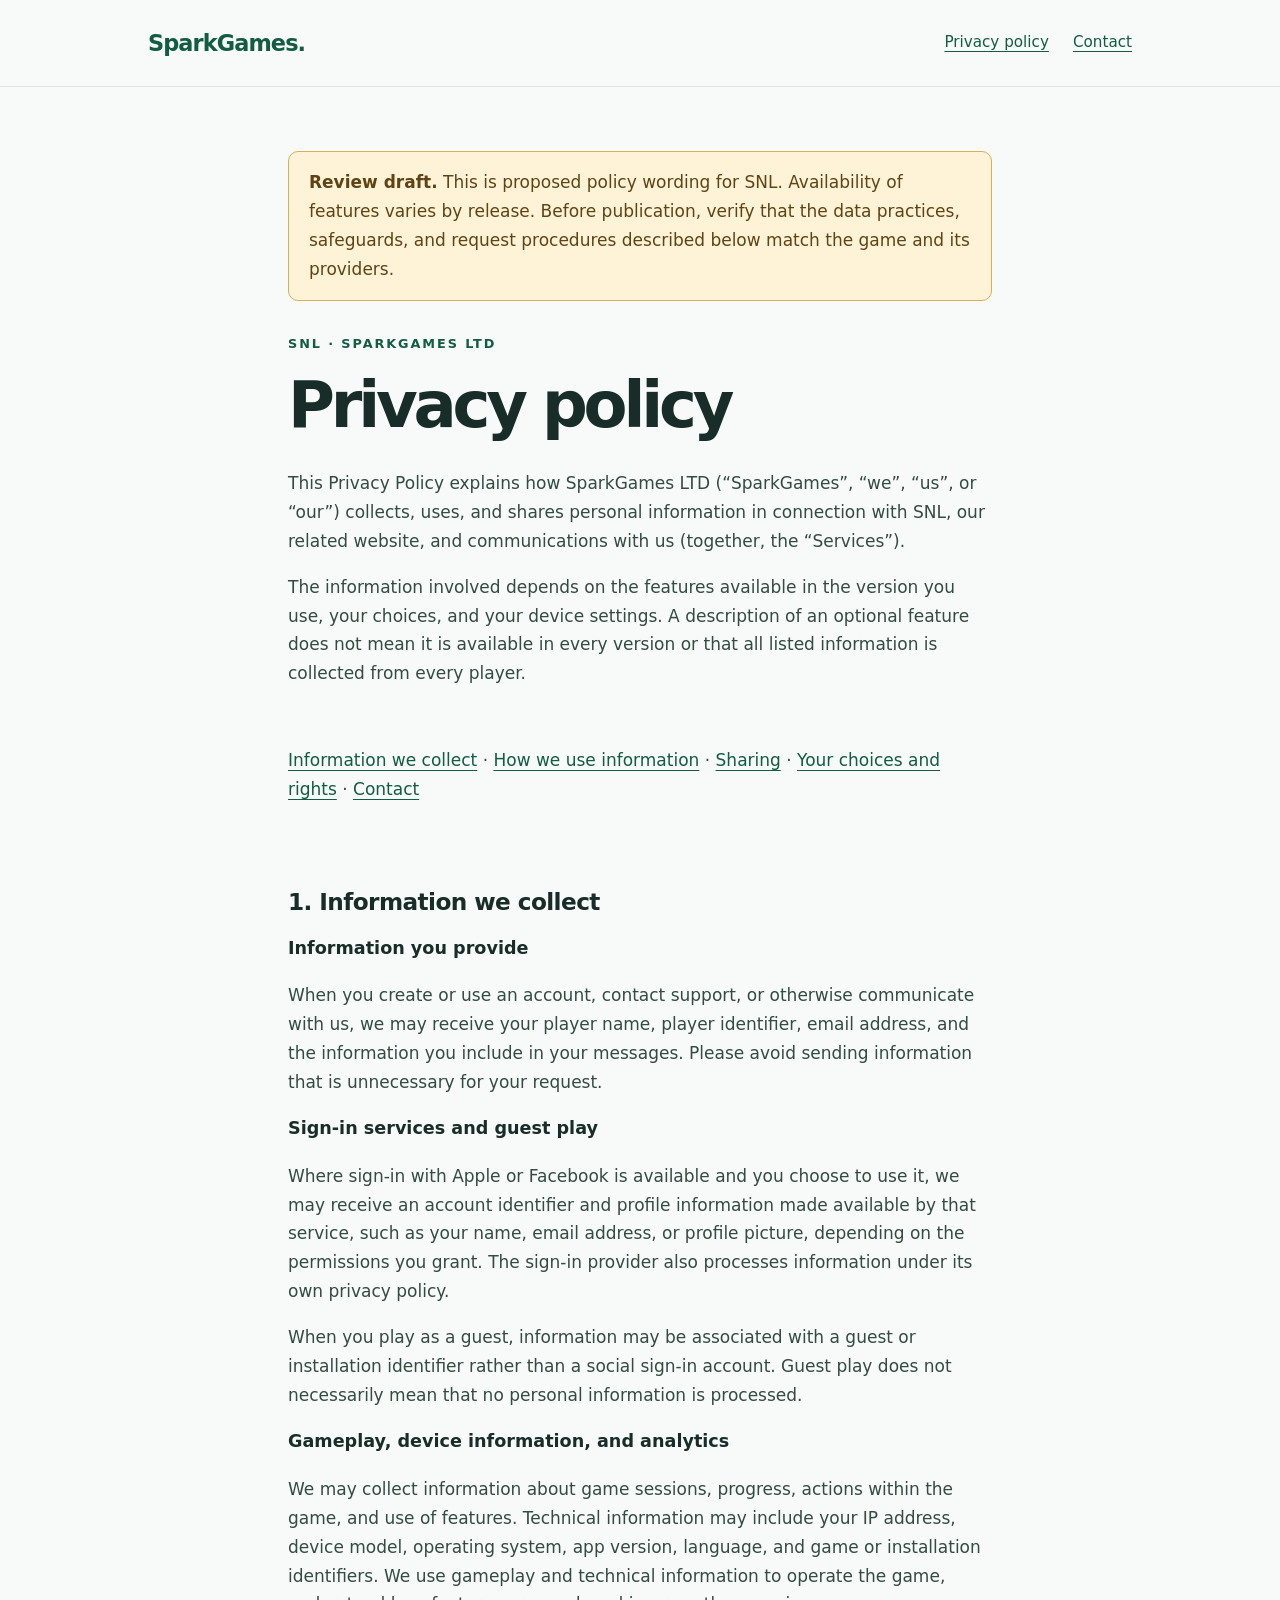
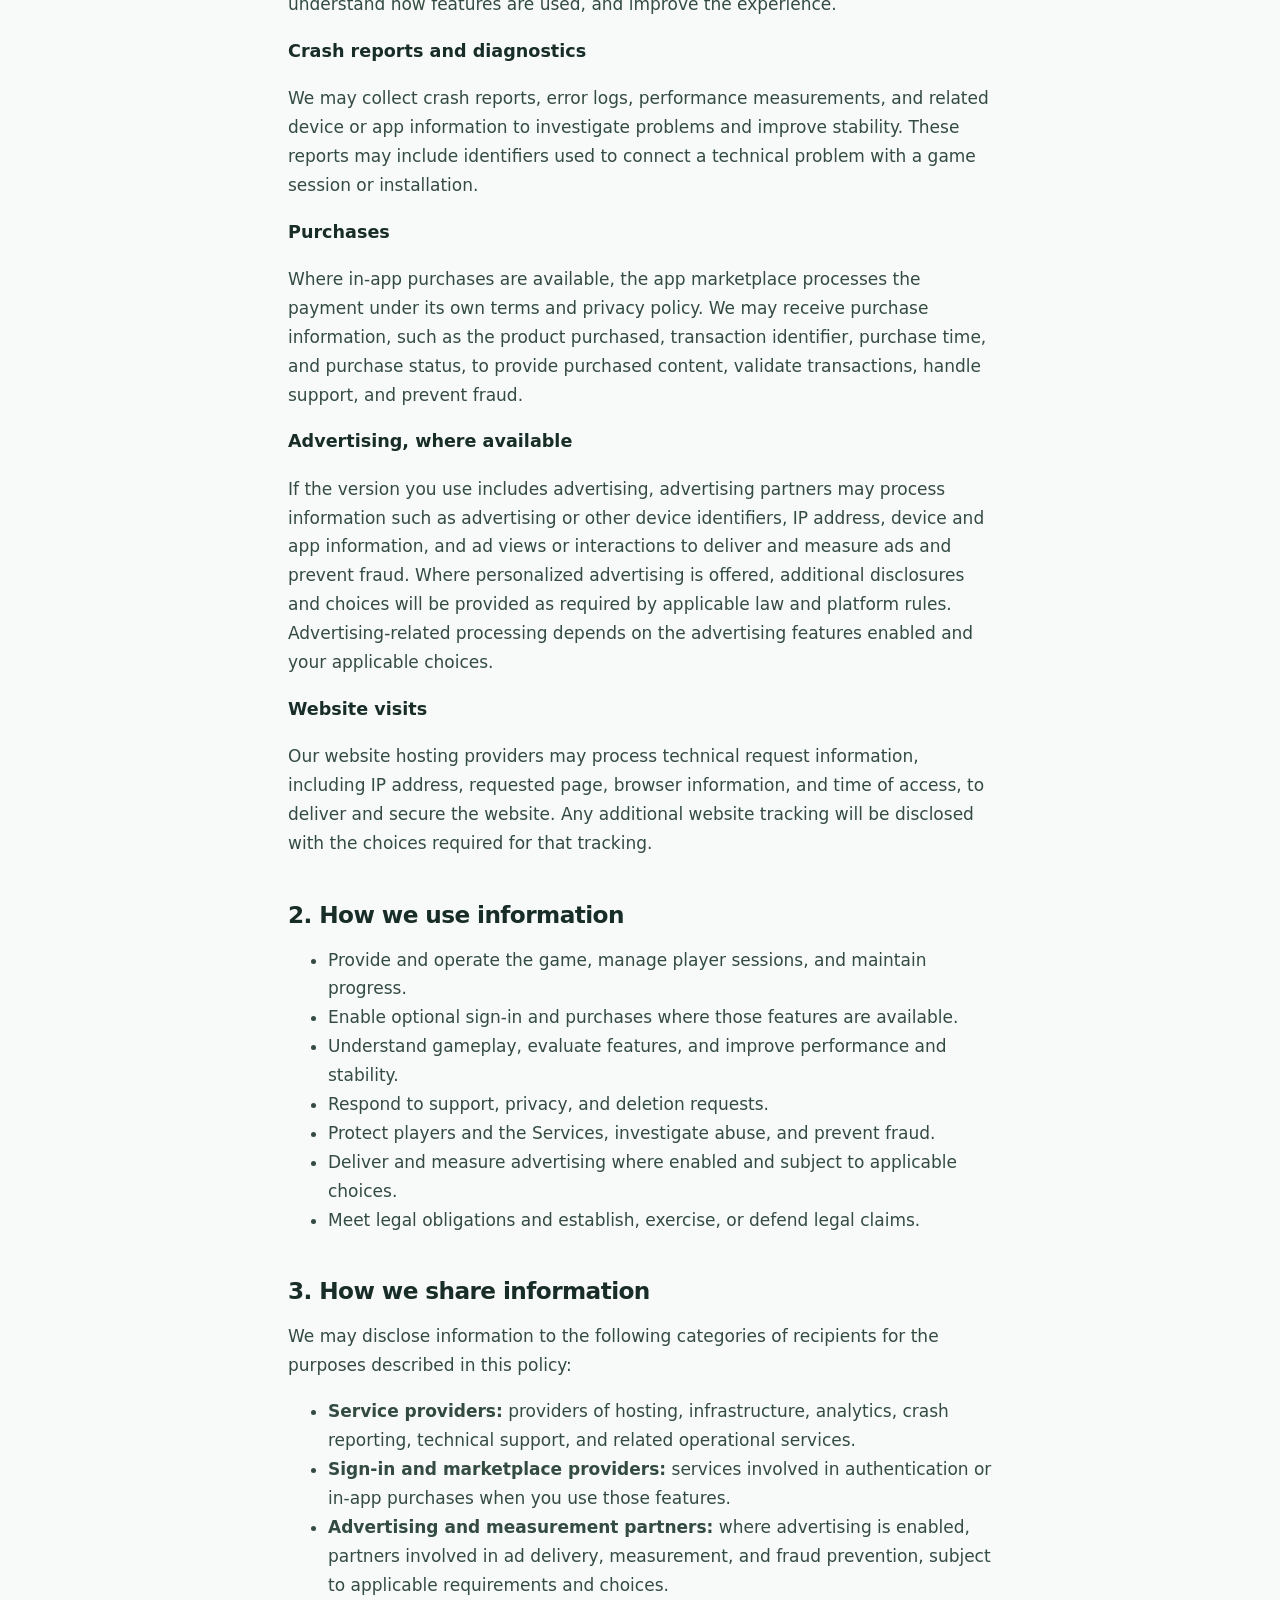
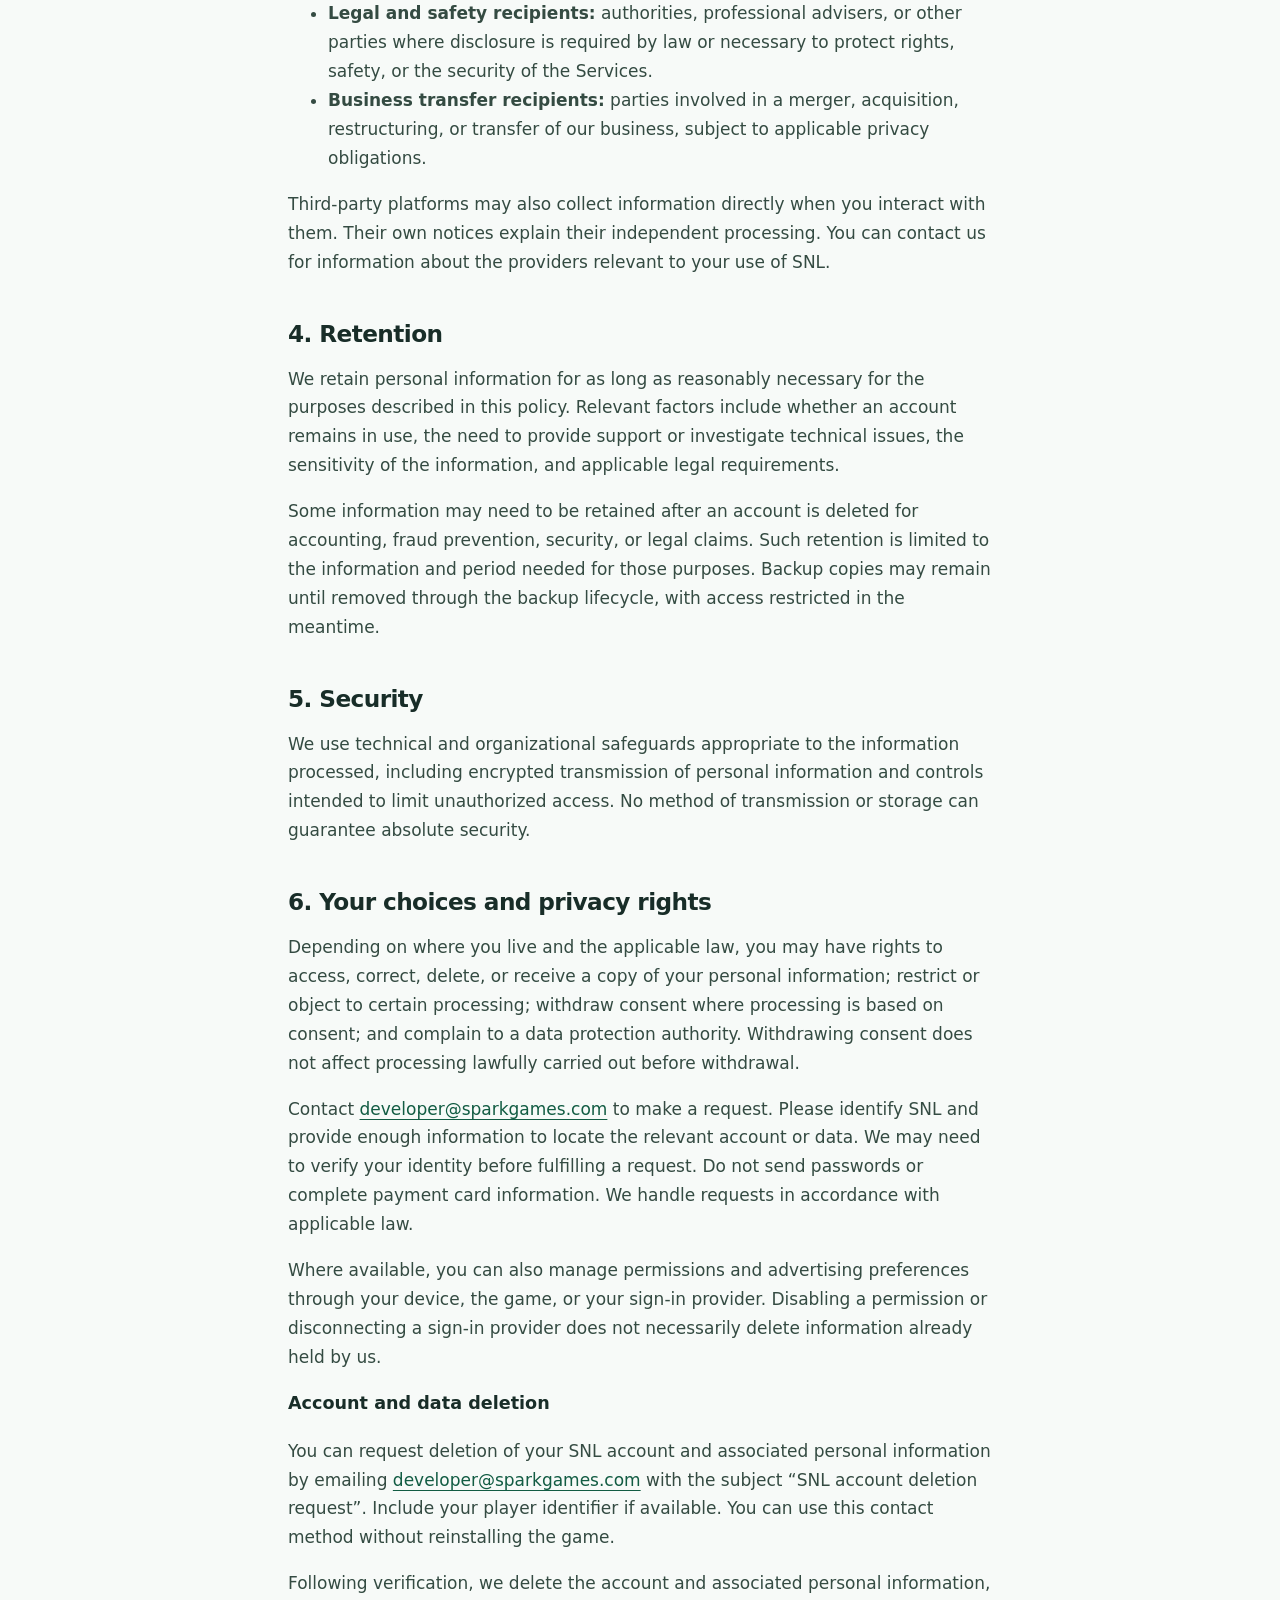
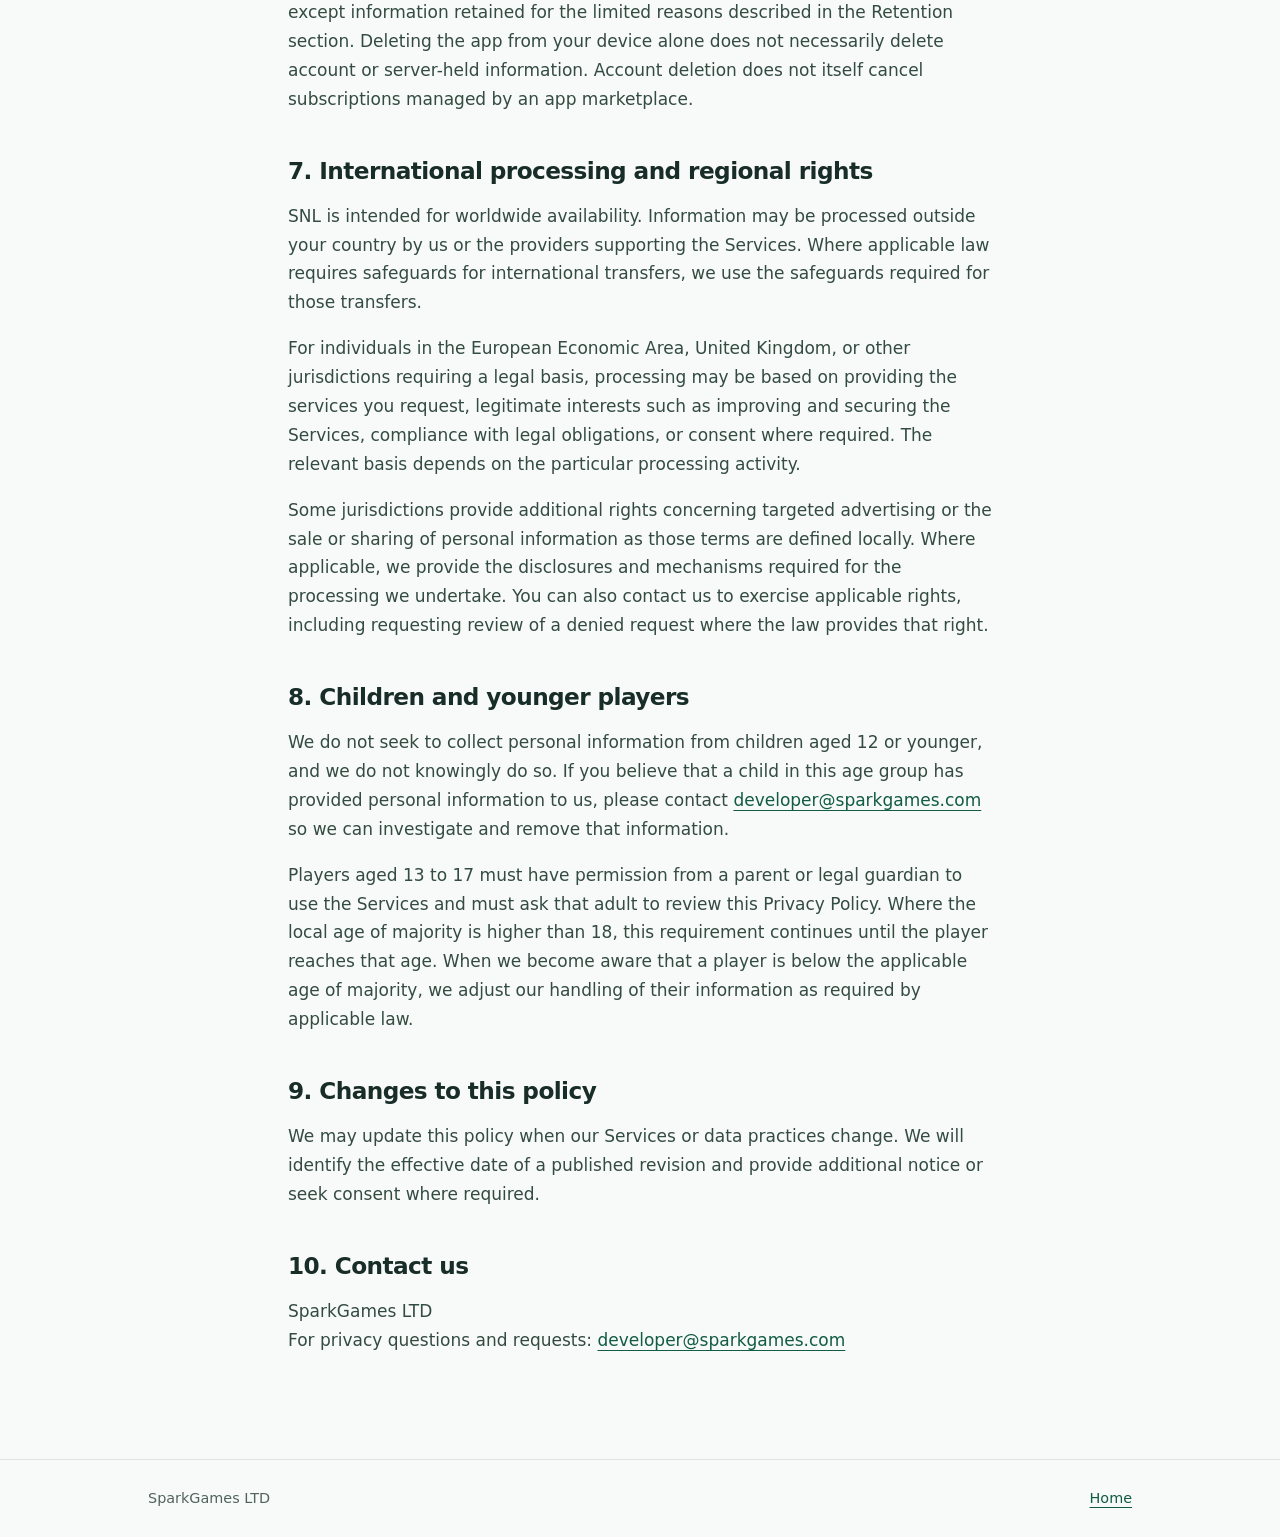
==== privacy/index.html @ d470b921 "Add privacy/index.html" ====
<!doctype html>
<html lang="en">
<head><meta charset="utf-8"><meta name="viewport" content="width=device-width,initial-scale=1"><meta name="robots" content="noindex"><title>SNL Privacy Policy — Draft — SparkGames LTD</title><link rel="stylesheet" href="../styles.css"></head>
<body><header><div class="wrap"><nav aria-label="Main navigation"><a class="brand" href="../">SparkGames<span aria-hidden="true">.</span></a><div class="links"><a href="./" aria-current="page">Privacy policy</a><a href="mailto:developer@sparkgames.com">Contact</a></div></nav></div></header>
<main><article class="wrap policy">
<aside class="draft"><strong>Review draft.</strong> This is proposed policy wording for SNL. Availability of features varies by release. Before publication, verify that the data practices, safeguards, and request procedures described below match the game and its providers.</aside>
<div class="eyebrow">SNL · SparkGames LTD</div><h1>Privacy policy</h1><p>This Privacy Policy explains how SparkGames LTD (“SparkGames”, “we”, “us”, or “our”) collects, uses, and shares personal information in connection with SNL, our related website, and communications with us (together, the “Services”).</p><p>The information involved depends on the features available in the version you use, your choices, and your device settings. A description of an optional feature does not mean it is available in every version or that all listed information is collected from every player.</p>
<nav aria-label="Policy contents"><p><a href="#information">Information we collect</a> · <a href="#uses">How we use information</a> · <a href="#sharing">Sharing</a> · <a href="#choices">Your choices and rights</a> · <a href="#contact">Contact</a></p></nav>
<h2 id="information">1. Information we collect</h2>
<h3>Information you provide</h3><p>When you create or use an account, contact support, or otherwise communicate with us, we may receive your player name, player identifier, email address, and the information you include in your messages. Please avoid sending information that is unnecessary for your request.</p>
<h3>Sign-in services and guest play</h3><p>Where sign-in with Apple or Facebook is available and you choose to use it, we may receive an account identifier and profile information made available by that service, such as your name, email address, or profile picture, depending on the permissions you grant. The sign-in provider also processes information under its own privacy policy.</p><p>When you play as a guest, information may be associated with a guest or installation identifier rather than a social sign-in account. Guest play does not necessarily mean that no personal information is processed.</p>
<h3>Gameplay, device information, and analytics</h3><p>We may collect information about game sessions, progress, actions within the game, and use of features. Technical information may include your IP address, device model, operating system, app version, language, and game or installation identifiers. We use gameplay and technical information to operate the game, understand how features are used, and improve the experience.</p>
<h3>Crash reports and diagnostics</h3><p>We may collect crash reports, error logs, performance measurements, and related device or app information to investigate problems and improve stability. These reports may include identifiers used to connect a technical problem with a game session or installation.</p>
<h3>Purchases</h3><p>Where in-app purchases are available, the app marketplace processes the payment under its own terms and privacy policy. We may receive purchase information, such as the product purchased, transaction identifier, purchase time, and purchase status, to provide purchased content, validate transactions, handle support, and prevent fraud.</p>
<h3>Advertising, where available</h3><p>If the version you use includes advertising, advertising partners may process information such as advertising or other device identifiers, IP address, device and app information, and ad views or interactions to deliver and measure ads and prevent fraud. Where personalized advertising is offered, additional disclosures and choices will be provided as required by applicable law and platform rules. Advertising-related processing depends on the advertising features enabled and your applicable choices.</p>
<h3>Website visits</h3><p>Our website hosting providers may process technical request information, including IP address, requested page, browser information, and time of access, to deliver and secure the website. Any additional website tracking will be disclosed with the choices required for that tracking.</p>
<h2 id="uses">2. How we use information</h2><ul><li>Provide and operate the game, manage player sessions, and maintain progress.</li><li>Enable optional sign-in and purchases where those features are available.</li><li>Understand gameplay, evaluate features, and improve performance and stability.</li><li>Respond to support, privacy, and deletion requests.</li><li>Protect players and the Services, investigate abuse, and prevent fraud.</li><li>Deliver and measure advertising where enabled and subject to applicable choices.</li><li>Meet legal obligations and establish, exercise, or defend legal claims.</li></ul>
<h2 id="sharing">3. How we share information</h2><p>We may disclose information to the following categories of recipients for the purposes described in this policy:</p><ul><li><strong>Service providers:</strong> providers of hosting, infrastructure, analytics, crash reporting, technical support, and related operational services.</li><li><strong>Sign-in and marketplace providers:</strong> services involved in authentication or in-app purchases when you use those features.</li><li><strong>Advertising and measurement partners:</strong> where advertising is enabled, partners involved in ad delivery, measurement, and fraud prevention, subject to applicable requirements and choices.</li><li><strong>Legal and safety recipients:</strong> authorities, professional advisers, or other parties where disclosure is required by law or necessary to protect rights, safety, or the security of the Services.</li><li><strong>Business transfer recipients:</strong> parties involved in a merger, acquisition, restructuring, or transfer of our business, subject to applicable privacy obligations.</li></ul><p>Third-party platforms may also collect information directly when you interact with them. Their own notices explain their independent processing. You can contact us for information about the providers relevant to your use of SNL.</p>
<h2>4. Retention</h2><p>We retain personal information for as long as reasonably necessary for the purposes described in this policy. Relevant factors include whether an account remains in use, the need to provide support or investigate technical issues, the sensitivity of the information, and applicable legal requirements.</p><p>Some information may need to be retained after an account is deleted for accounting, fraud prevention, security, or legal claims. Such retention is limited to the information and period needed for those purposes. Backup copies may remain until removed through the backup lifecycle, with access restricted in the meantime.</p>
<h2>5. Security</h2><p>We use technical and organizational safeguards appropriate to the information processed, including encrypted transmission of personal information and controls intended to limit unauthorized access. No method of transmission or storage can guarantee absolute security.</p>
<h2 id="choices">6. Your choices and privacy rights</h2><p>Depending on where you live and the applicable law, you may have rights to access, correct, delete, or receive a copy of your personal information; restrict or object to certain processing; withdraw consent where processing is based on consent; and complain to a data protection authority. Withdrawing consent does not affect processing lawfully carried out before withdrawal.</p><p>Contact <a href="mailto:developer@sparkgames.com">developer@sparkgames.com</a> to make a request. Please identify SNL and provide enough information to locate the relevant account or data. We may need to verify your identity before fulfilling a request. Do not send passwords or complete payment card information. We handle requests in accordance with applicable law.</p><p>Where available, you can also manage permissions and advertising preferences through your device, the game, or your sign-in provider. Disabling a permission or disconnecting a sign-in provider does not necessarily delete information already held by us.</p>
<h3>Account and data deletion</h3><p>You can request deletion of your SNL account and associated personal information by emailing <a href="mailto:developer@sparkgames.com?subject=SNL%20account%20deletion%20request">developer@sparkgames.com</a> with the subject “SNL account deletion request”. Include your player identifier if available. You can use this contact method without reinstalling the game.</p><p>Following verification, we delete the account and associated personal information, except information retained for the limited reasons described in the Retention section. Deleting the app from your device alone does not necessarily delete account or server-held information. Account deletion does not itself cancel subscriptions managed by an app marketplace.</p>
<h2>7. International processing and regional rights</h2><p>SNL is intended for worldwide availability. Information may be processed outside your country by us or the providers supporting the Services. Where applicable law requires safeguards for international transfers, we use the safeguards required for those transfers.</p><p>For individuals in the European Economic Area, United Kingdom, or other jurisdictions requiring a legal basis, processing may be based on providing the services you request, legitimate interests such as improving and securing the Services, compliance with legal obligations, or consent where required. The relevant basis depends on the particular processing activity.</p><p>Some jurisdictions provide additional rights concerning targeted advertising or the sale or sharing of personal information as those terms are defined locally. Where applicable, we provide the disclosures and mechanisms required for the processing we undertake. You can also contact us to exercise applicable rights, including requesting review of a denied request where the law provides that right.</p>
<h2>8. Children and younger players</h2><p>We do not seek to collect personal information from children aged 12 or younger, and we do not knowingly do so. If you believe that a child in this age group has provided personal information to us, please contact <a href="mailto:developer@sparkgames.com">developer@sparkgames.com</a> so we can investigate and remove that information.</p><p>Players aged 13 to 17 must have permission from a parent or legal guardian to use the Services and must ask that adult to review this Privacy Policy. Where the local age of majority is higher than 18, this requirement continues until the player reaches that age. When we become aware that a player is below the applicable age of majority, we adjust our handling of their information as required by applicable law.</p>
<h2>9. Changes to this policy</h2><p>We may update this policy when our Services or data practices change. We will identify the effective date of a published revision and provide additional notice or seek consent where required.</p>
<h2 id="contact">10. Contact us</h2><p>SparkGames LTD<br>For privacy questions and requests: <a href="mailto:developer@sparkgames.com">developer@sparkgames.com</a></p>
</article></main>
<footer><div class="wrap"><span>SparkGames LTD</span><a href="../">Home</a></div></footer></body></html>
---- styles.css ----
:root{color-scheme:light;--ink:#182d28;--muted:#52635e;--paper:#f7faf8;--line:#dce5df;--accent:#125c43}*{box-sizing:border-box}body{margin:0;background:var(--paper);color:var(--ink);font:17px/1.7 system-ui,-apple-system,BlinkMacSystemFont,"Segoe UI",sans-serif}a{color:var(--accent);text-underline-offset:4px}a:focus-visible{outline:3px solid #bf6c13;outline-offset:5px}.wrap{max-width:1040px;margin:auto;padding:0 28px}header{border-bottom:1px solid var(--line)}nav{display:flex;justify-content:space-between;align-items:center;gap:24px;padding:24px 0}.brand{font-weight:800;letter-spacing:-.04em;text-decoration:none;font-size:1.4rem}nav .links{display:flex;gap:24px;flex-wrap:wrap}nav .links a{font-size:.95rem}main{padding:64px 0 88px}.eyebrow{text-transform:uppercase;letter-spacing:.15em;font-size:.8rem;font-weight:750;color:var(--accent)}h1{font-size:clamp(2.8rem,7vw,5.6rem);line-height:1.04;letter-spacing:-.065em;margin:18px 0 30px}h2{line-height:1.25;font-size:1.45rem;letter-spacing:-.025em;margin:42px 0 14px}h3{font-size:1.1rem}.lead{font-size:1.25rem;max-width:630px;color:var(--muted)}.hero{min-height:390px;padding:20px 0 50px}.game{display:grid;grid-template-columns:1fr 1fr;gap:36px;border-top:1px solid var(--line);padding:36px 0}.tile{background:#164f3c;color:#fff;display:grid;place-items:center;border-radius:24px;min-height:240px;font-size:5rem;letter-spacing:-.08em;font-weight:850}.game h2{margin-top:14px}.button{display:inline-block;background:var(--accent);color:white;padding:11px 20px;border-radius:9px;text-decoration:none;font-weight:650;margin-top:12px}.policy{max-width:760px}.policy h1{font-size:clamp(2.5rem,6vw,4rem)}.policy p,.policy li{color:#344b42}.draft{background:#fff3d7;border:1px solid #d9ae56;border-radius:10px;padding:16px 20px;color:#5e4415;margin:0 0 32px}.pending{border-left:3px solid #c4902d;padding:12px 18px;background:#fff8e9}.pending strong{color:#744c0d}footer{border-top:1px solid var(--line);padding:26px 0;color:var(--muted);font-size:.9rem}footer .wrap{display:flex;justify-content:space-between;gap:20px;flex-wrap:wrap}@media(max-width:640px){.wrap{padding:0 20px}nav{align-items:flex-start;flex-direction:column;gap:12px}main{padding-top:36px}.hero{min-height:300px}.game{grid-template-columns:1fr}.tile{min-height:180px}.lead{font-size:1.1rem}}
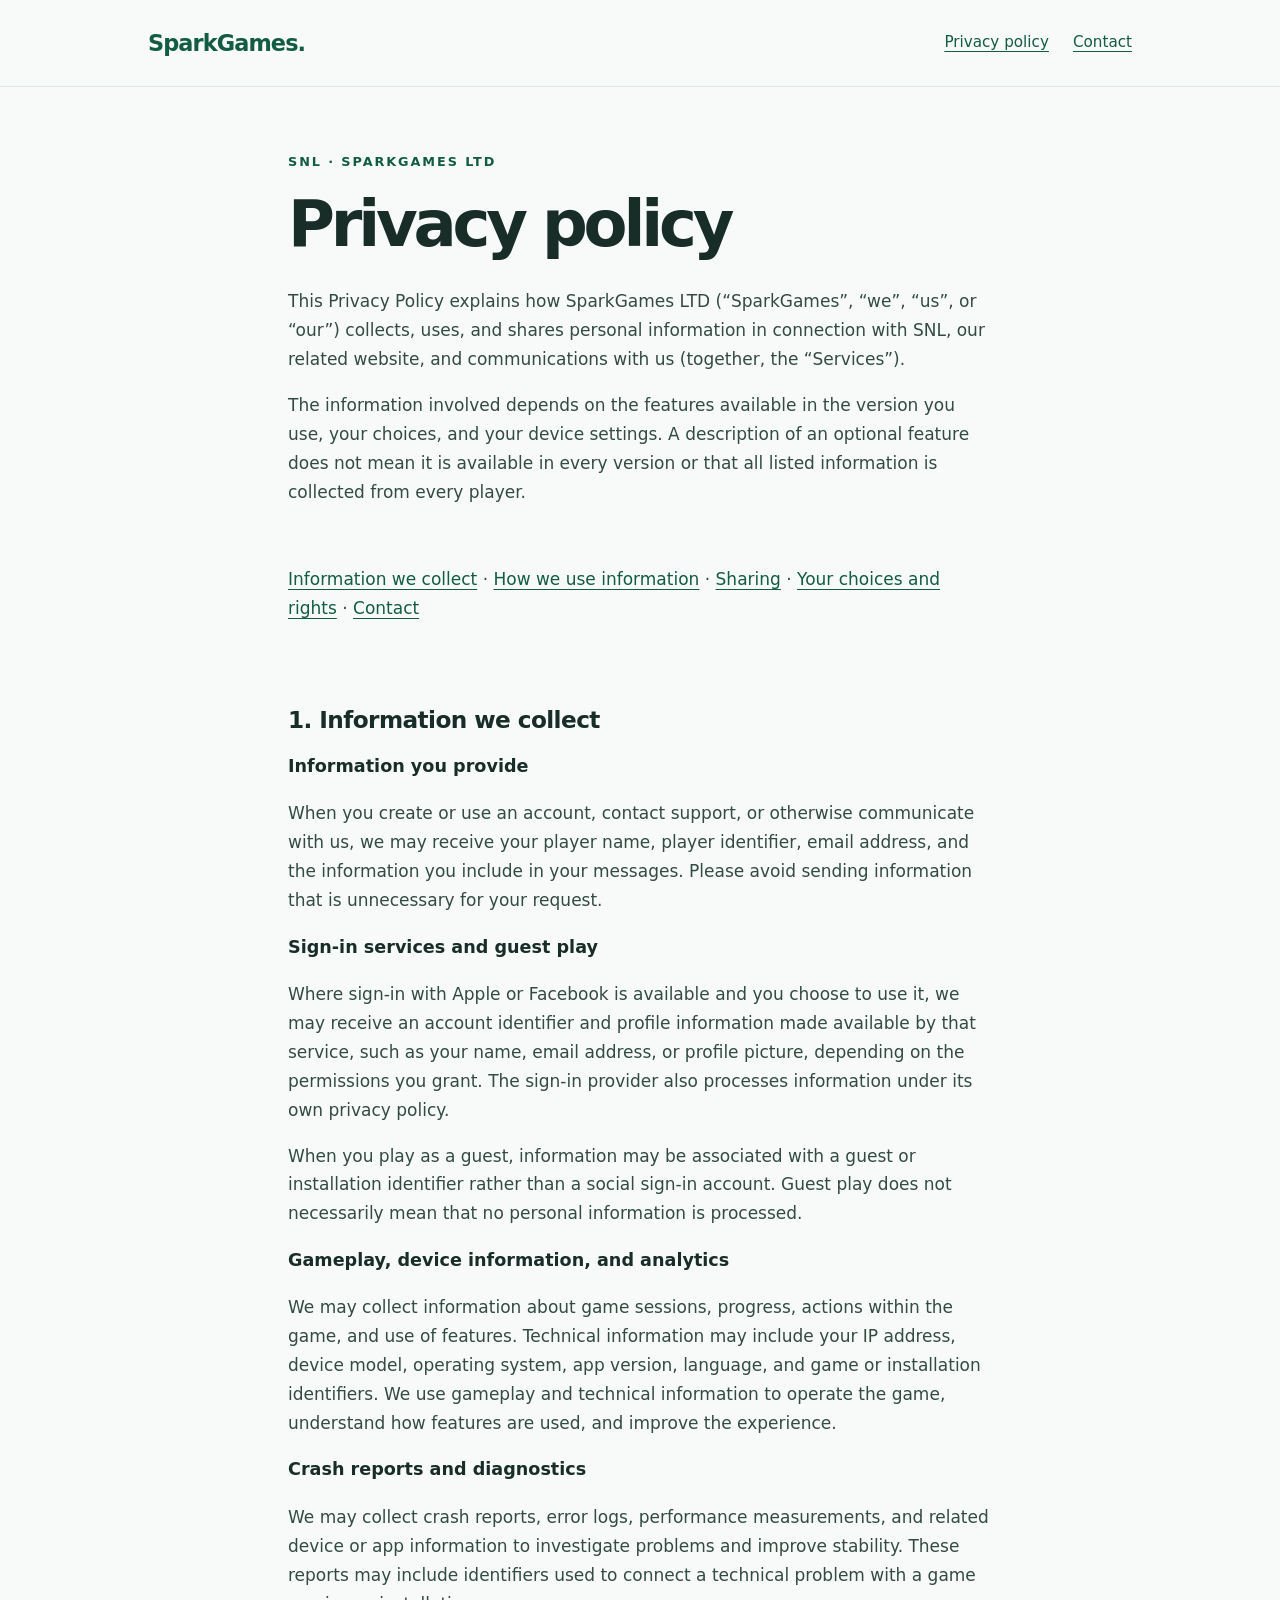
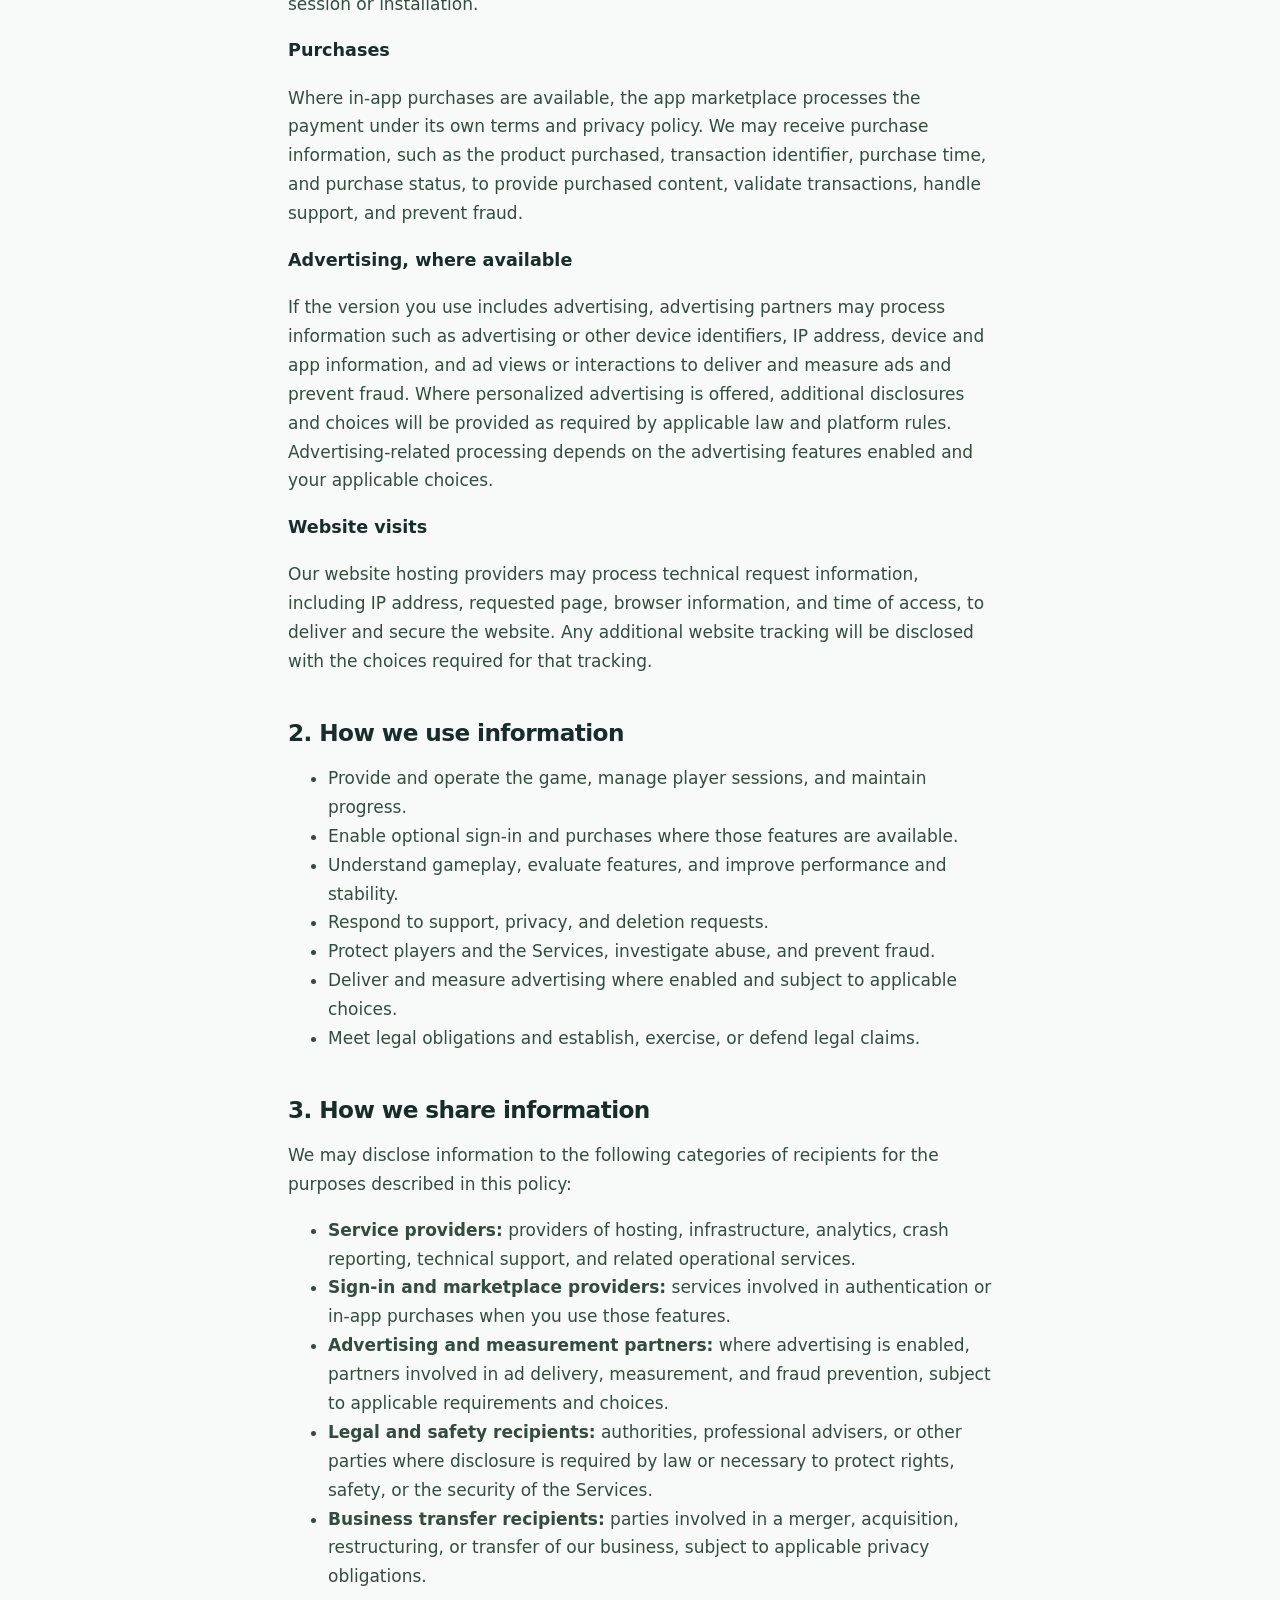
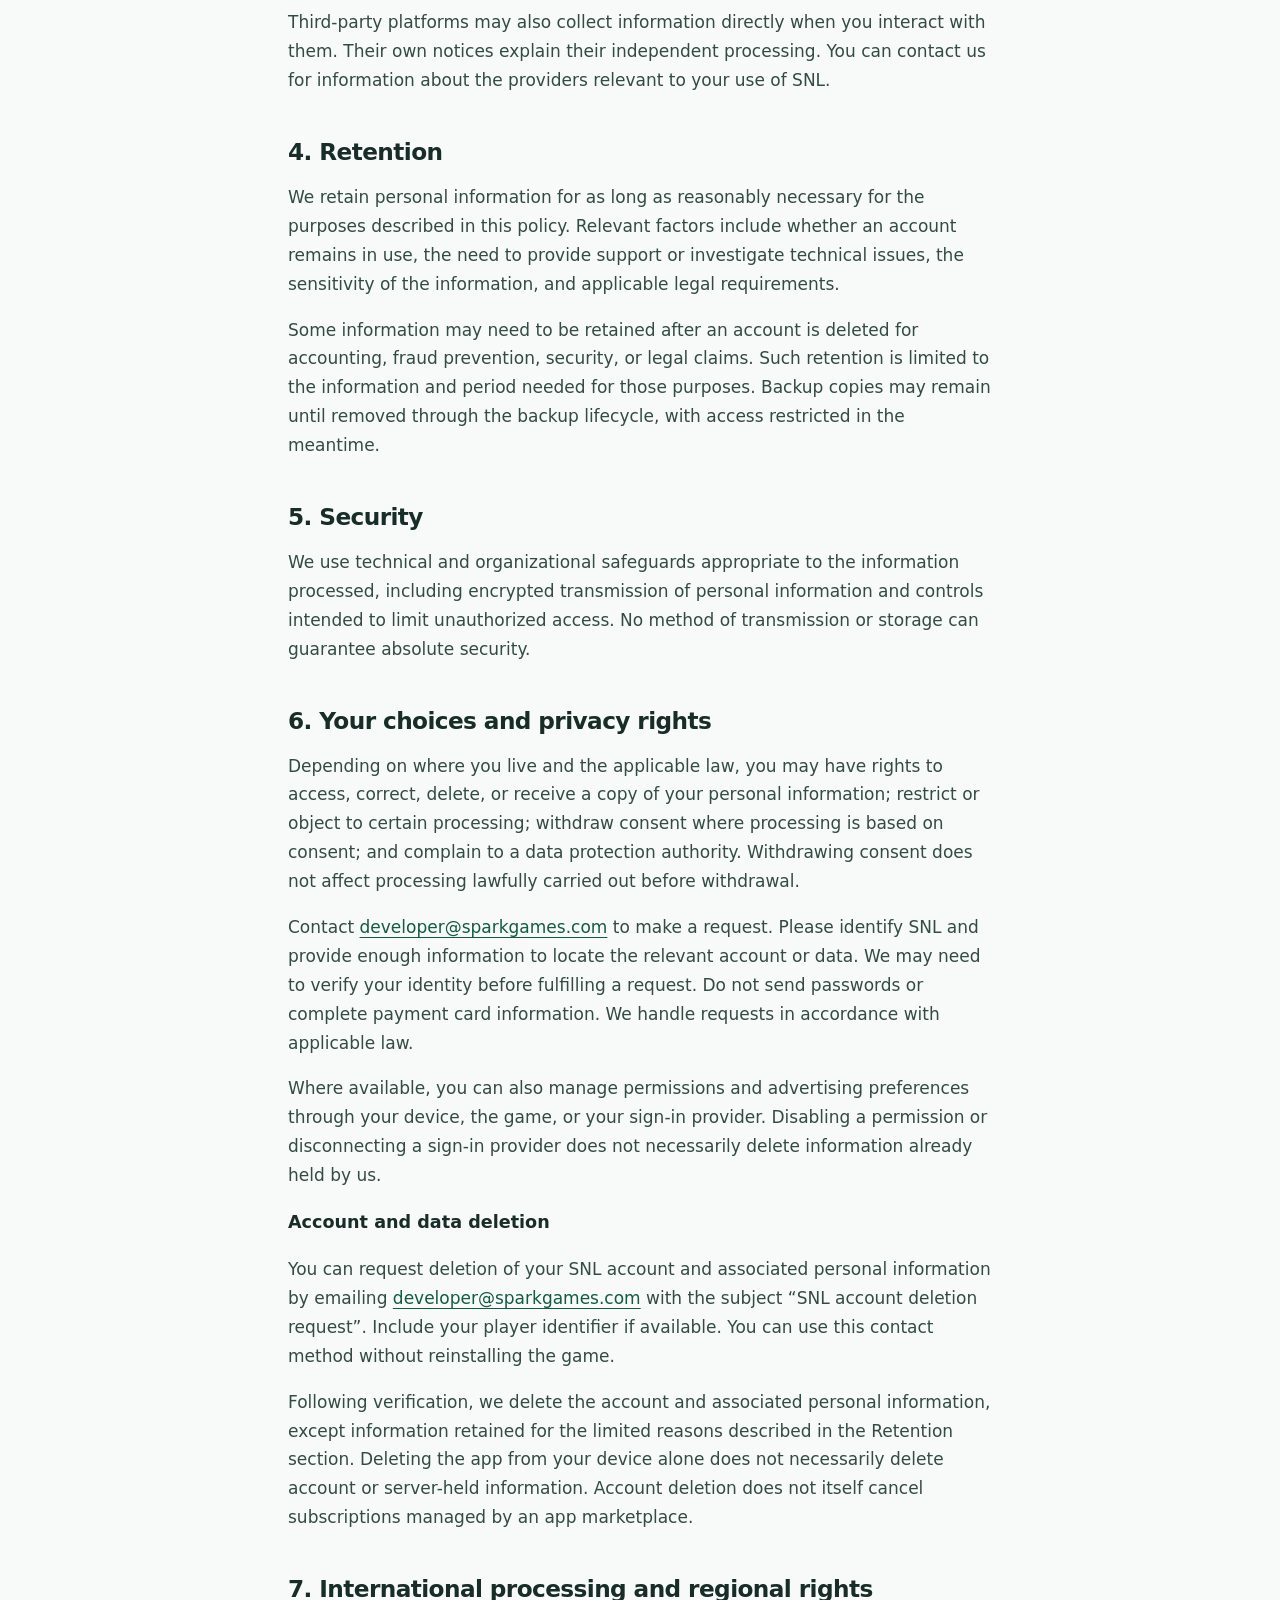
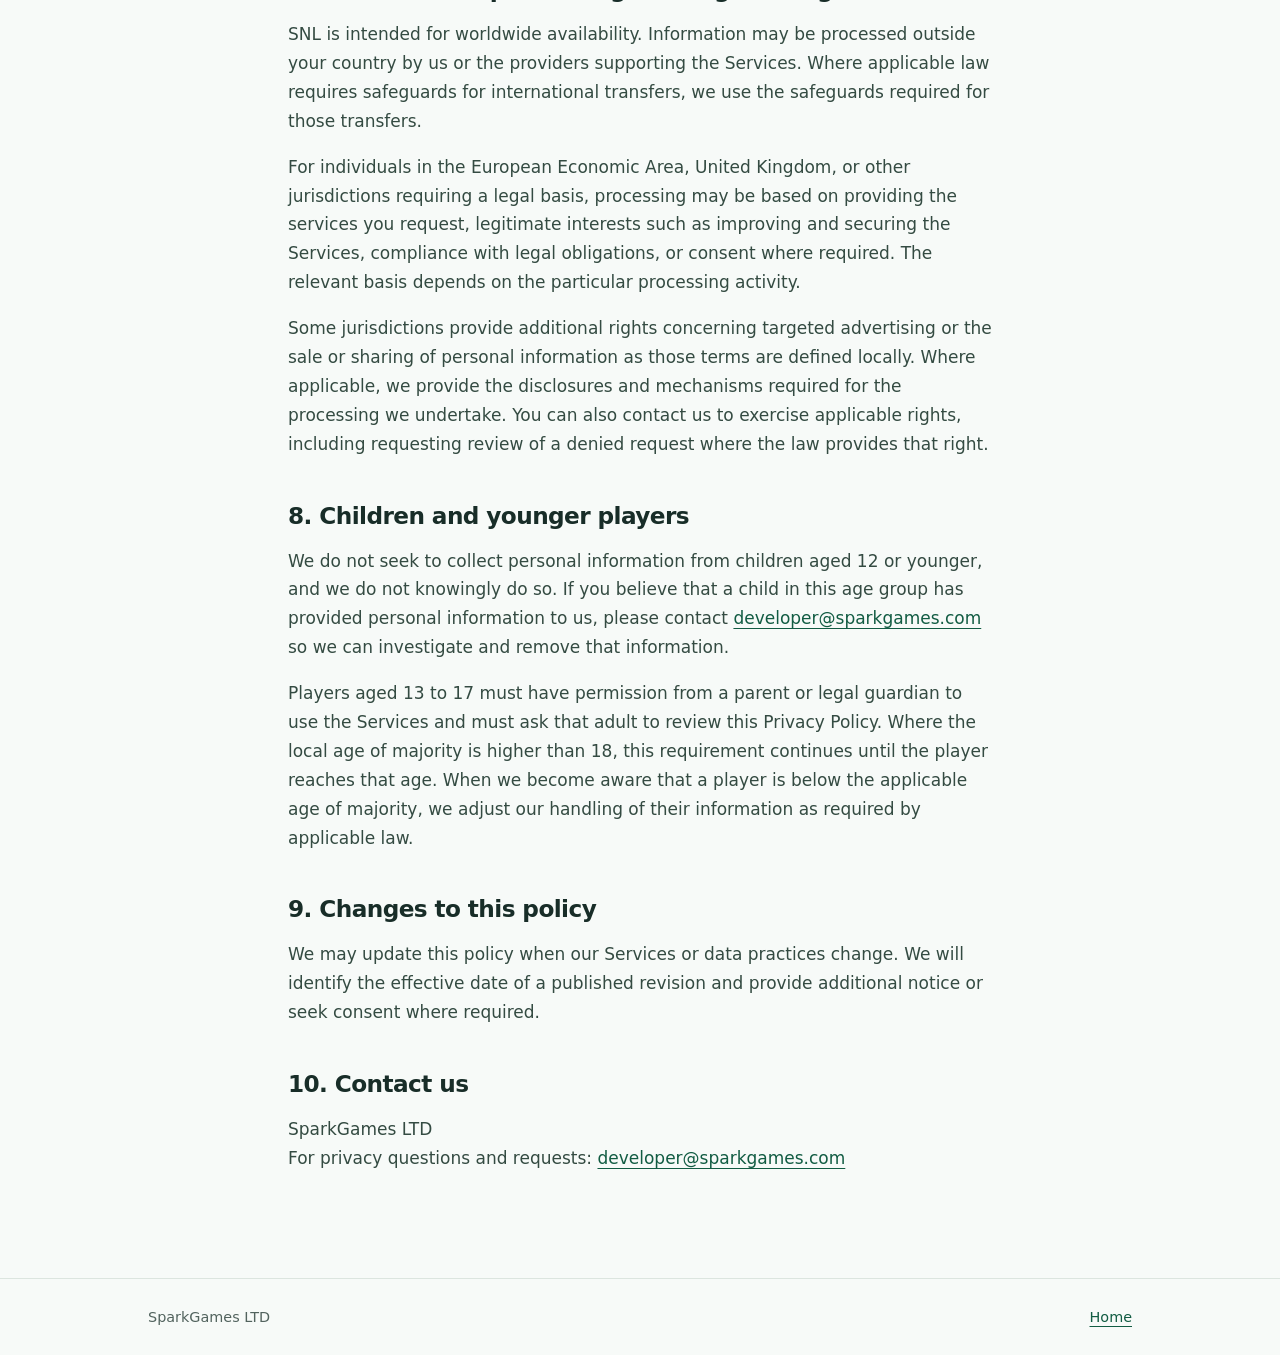
==== commit de0007e4: "Remove privacy policy review draft notice" ====
--- a/privacy/index.html
+++ b/privacy/index.html
@@ -1,9 +1,8 @@
 <!doctype html>
 <html lang="en">
-<head><meta charset="utf-8"><meta name="viewport" content="width=device-width,initial-scale=1"><meta name="robots" content="noindex"><title>SNL Privacy Policy — Draft — SparkGames LTD</title><link rel="stylesheet" href="../styles.css"></head>
+<head><meta charset="utf-8"><meta name="viewport" content="width=device-width,initial-scale=1"><meta name="robots" content="noindex"><title>SNL Privacy Policy — SparkGames LTD</title><link rel="stylesheet" href="../styles.css"></head>
 <body><header><div class="wrap"><nav aria-label="Main navigation"><a class="brand" href="../">SparkGames<span aria-hidden="true">.</span></a><div class="links"><a href="./" aria-current="page">Privacy policy</a><a href="mailto:developer@sparkgames.com">Contact</a></div></nav></div></header>
 <main><article class="wrap policy">
-<aside class="draft"><strong>Review draft.</strong> This is proposed policy wording for SNL. Availability of features varies by release. Before publication, verify that the data practices, safeguards, and request procedures described below match the game and its providers.</aside>
 <div class="eyebrow">SNL · SparkGames LTD</div><h1>Privacy policy</h1><p>This Privacy Policy explains how SparkGames LTD (“SparkGames”, “we”, “us”, or “our”) collects, uses, and shares personal information in connection with SNL, our related website, and communications with us (together, the “Services”).</p><p>The information involved depends on the features available in the version you use, your choices, and your device settings. A description of an optional feature does not mean it is available in every version or that all listed information is collected from every player.</p>
 <nav aria-label="Policy contents"><p><a href="#information">Information we collect</a> · <a href="#uses">How we use information</a> · <a href="#sharing">Sharing</a> · <a href="#choices">Your choices and rights</a> · <a href="#contact">Contact</a></p></nav>
 <h2 id="information">1. Information we collect</h2>
